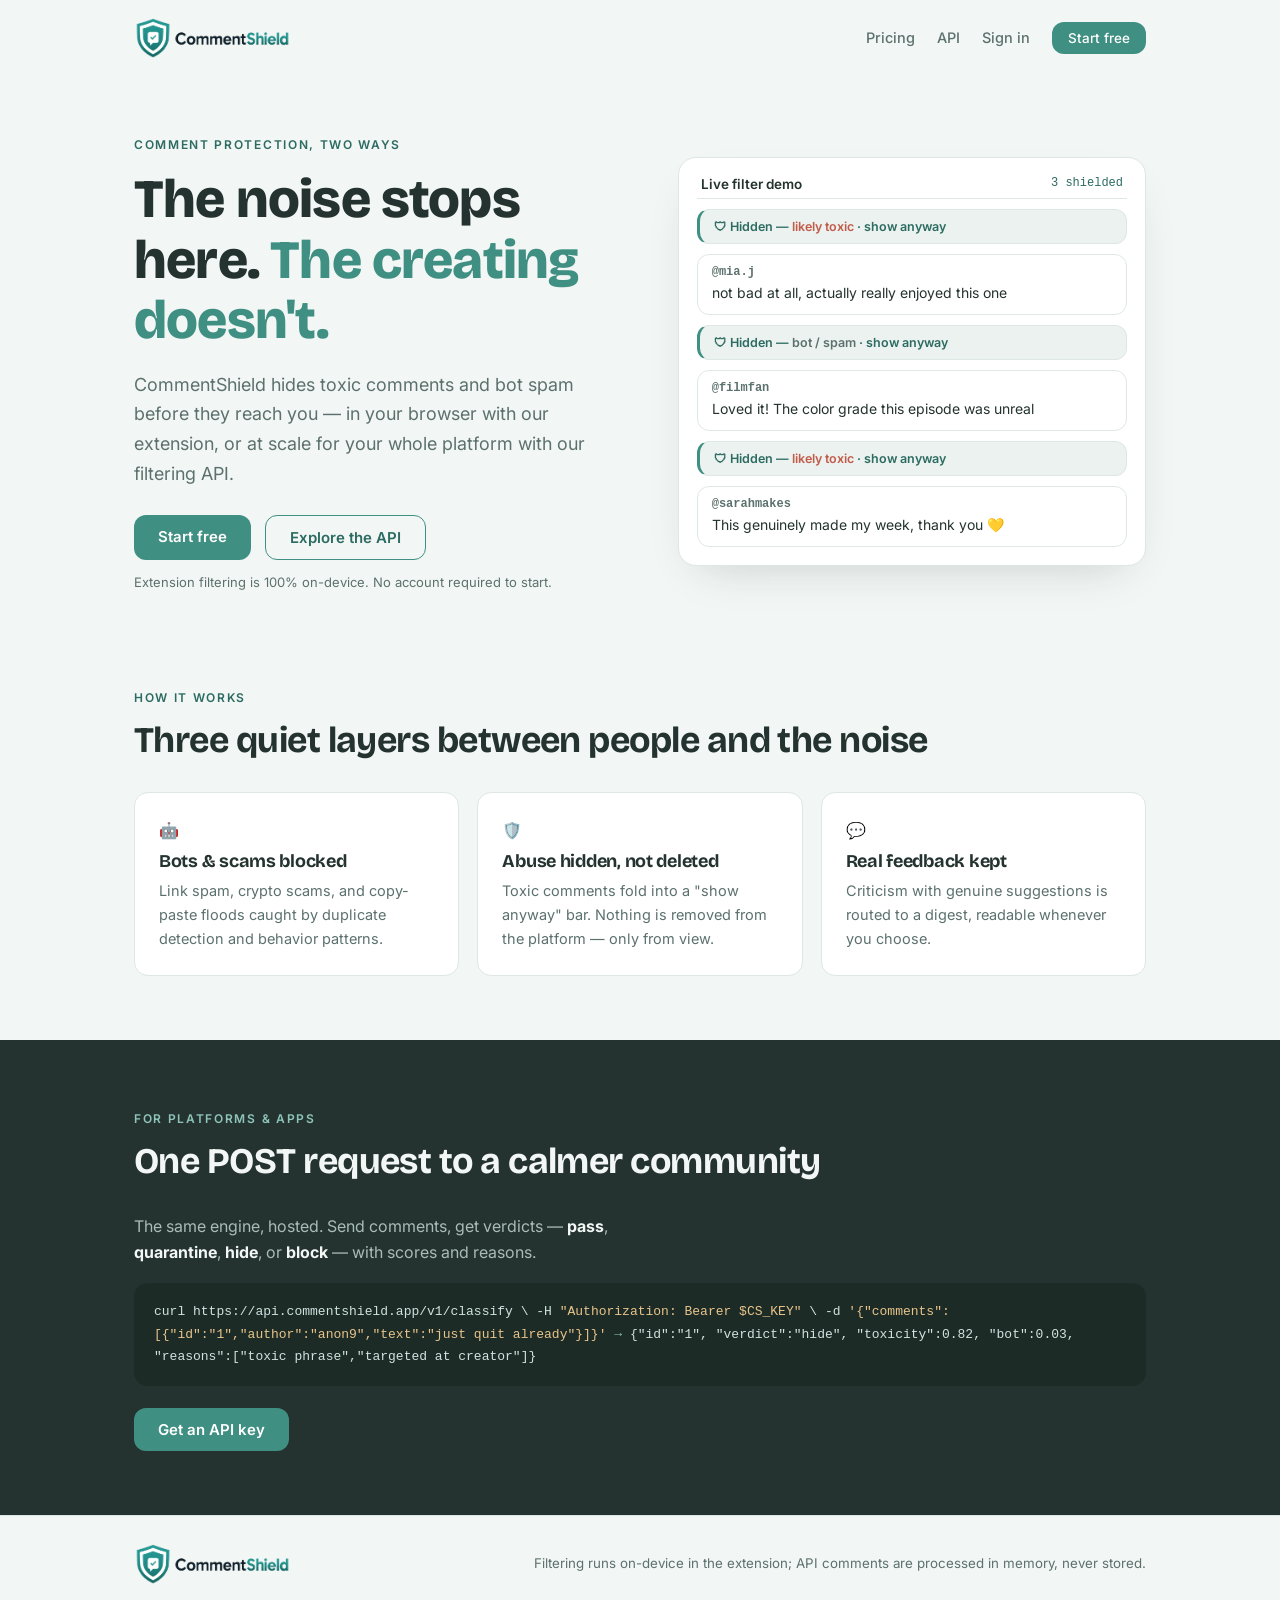
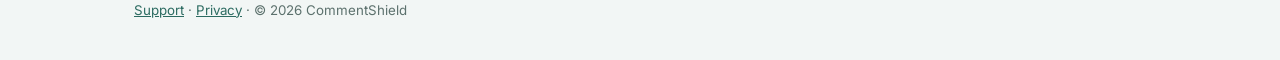
==== index.html @ b787f888 "Update index.html" ====
<!DOCTYPE html>
<html lang="en">
<head>
<meta charset="utf-8" />
<meta name="viewport" content="width=device-width, initial-scale=1" />
<title>CommentShield — Comment protection for creators &amp; platforms</title>
<meta name="description" content="Hide toxic comments and bot spam on-device, or filter at scale with the CommentShield API." />
<link rel="preconnect" href="https://fonts.googleapis.com" />
<link rel="preconnect" href="https://fonts.gstatic.com" crossorigin />
<link href="https://fonts.googleapis.com/css2?family=Bricolage+Grotesque:opsz,wght@12..96,400;12..96,600;12..96,800&family=Inter:wght@400;500;600&display=swap" rel="stylesheet" />
<link rel="icon" type="image/png" href="favicon.png" />
<link rel="stylesheet" href="style.css" />
</head>
<body>

<nav>
  <div class="wrap">
    <a class="logo" onclick="go('home')"><img src="commentshield-logo.png" alt="CommentShield"></a>
    <div class="links" id="navLinks"></div>
  </div>
</nav>

<!-- ==================== MARKETING ==================== -->
<div class="view active" id="view-home">
  <header class="hero">
    <div class="wrap">
      <div>
        <span class="eyebrow">Comment protection, two ways</span>
        <h1>The noise stops here. <em>The creating doesn't.</em></h1>
        <p class="lede">CommentShield hides toxic comments and bot spam before they reach
        you — in your browser with our extension, or at scale for your whole platform
        with our filtering API.</p>
        <div class="ctas">
          <a class="btn" onclick="go('signup')">Start free</a>
          <a class="btn ghost" onclick="go('api')">Explore the API</a>
        </div>
        <p class="sub">Extension filtering is 100% on-device. No account required to start.</p>
      </div>
      <div class="feed">
        <div class="feed-head">
          <span class="t">Live filter demo</span>
          <span class="count"><span id="shieldCount">0</span> shielded</span>
        </div>
        <div id="feedBody" style="display:flex;flex-direction:column;gap:10px;"></div>
      </div>
    </div>
  </header>

  <section>
    <div class="wrap">
      <span class="eyebrow">How it works</span>
      <h2 class="sec">Three quiet layers between people and the noise</h2>
      <div class="cols3">
        <div class="tile"><div>&#129302;</div><h3>Bots &amp; scams blocked</h3>
          <p>Link spam, crypto scams, and copy-paste floods caught by duplicate detection and behavior patterns.</p></div>
        <div class="tile"><div>&#128737;&#65039;</div><h3>Abuse hidden, not deleted</h3>
          <p>Toxic comments fold into a "show anyway" bar. Nothing is removed from the platform — only from view.</p></div>
        <div class="tile"><div>&#128172;</div><h3>Real feedback kept</h3>
          <p>Criticism with genuine suggestions is routed to a digest, readable whenever you choose.</p></div>
      </div>
    </div>
  </section>

  <section class="band-dark" id="apiBand">
    <div class="wrap">
      <span class="eyebrow">For platforms &amp; apps</span>
      <h2 class="sec">One POST request to a calmer community</h2>
      <p class="band-lede">The same engine, hosted. Send comments,
      get verdicts — <b>pass</b>, <b>quarantine</b>,
      <b>hide</b>, or <b>block</b> — with scores and reasons.</p>
      <div class="code">curl https://api.commentshield.app/v1/classify \
  -H <span class="s">"Authorization: Bearer $CS_KEY"</span> \
  -d <span class="s">'{"comments":[{"id":"1","author":"anon9","text":"just quit already"}]}'</span>

<span class="k">&rarr;</span> {"id":"1", "verdict":"hide", "toxicity":0.82, "bot":0.03,
   "reasons":["toxic phrase","targeted at creator"]}</div>
      <div style="margin-top:22px;"><a class="btn" onclick="go('signup')">Get an API key</a></div>
    </div>
  </section>
</div>

<!-- ==================== PRICING ==================== -->
<div class="view" id="view-pricing">
  <section>
    <div class="wrap">
      <span class="eyebrow">Pricing</span>
      <h2 class="sec">Protection is free. Scale is Studio.</h2>
      <div class="plans">
        <div class="plan">
          <h3>Free</h3><div class="amt">$0</div><div class="for">For every creator</div>
          <ul><li>Browser extension &mdash; YouTube &amp; X</li>
            <li>Toxic + bot filtering, on-device</li><li>Shield stats</li></ul>
          <a class="btn ghost" onclick="go('signup')">Start free</a>
        </div>
        <div class="plan hot">
          <h3>Pro</h3><div class="amt">$10<small>/mo</small></div><div class="for">For working creators</div>
          <ul><li>Everything in Free</li>
            <li><strong>Facebook &amp; LinkedIn filtering</strong></li>
            <li>Filter strength control</li><li>Feedback digest</li>
            <li>Reply Studio — drafts in your voice</li><li>Web dashboard</li></ul>
          <a class="btn" onclick="signupPlan('pro')">Start Pro</a>
        </div>
        <div class="plan">
          <h3>Studio</h3><div class="amt">$20<small>/mo</small></div><div class="for">For teams, apps &amp; platforms</div>
          <ul><li>Everything in Pro</li><li>Hosted filtering API — 100k comments/mo</li>
            <li>API keys &amp; usage dashboard</li><li>Multiple channels &amp; seats</li><li>Priority support</li></ul>
          <a class="btn ghost" onclick="signupPlan('studio')">Start Studio</a>
        </div>
      </div>
      <p class="note">Prices shown are launch placeholders — validate against comparable tools before going live.</p>
    </div>
  </section>
</div>

<!-- ==================== API DOCS-LITE ==================== -->
<div class="view" id="view-api">
  <section>
    <div class="wrap">
      <span class="eyebrow">API</span>
      <h2 class="sec">Classify comments with one endpoint</h2>
      <div class="panel"><h3>POST /v1/classify</h3>
        <p>Send up to 100 comments per request.
        Each returns a verdict (<code>pass</code>, <code>quarantine</code>, <code>hide</code>,
        <code>block</code>), a toxicity score, a bot score, and human-readable reasons.
        Batch duplicate detection runs across each request.</p>
        <div class="code">POST https://api.commentshield.app/v1/classify
Authorization: Bearer cs_live_...

{ "comments": [
    { "id": "1", "author": "sarah_k", "text": "This made my week!" },
    { "id": "2", "author": "promo88231", "text": "DM me for crypto" } ],
  "sensitivity": "standard" }</div>
      </div>
      <div class="panel"><h3>Verdict guarantees</h3>
        <p>Deterministic heuristics answer in
        &lt;20ms; borderline cases can escalate to an LLM pass. Comments are processed in
        memory and never stored. Get a key on the Studio plan.</p>
      </div>
      <a class="btn" onclick="signupPlan('studio')">Get an API key</a>
    </div>
  </section>
</div>

<!-- ==================== SUPPORT ==================== -->
<div class="view" id="view-support">
  <header class="page-head">
    <div class="wrap narrow">
      <span class="eyebrow">Support</span>
      <h1>Get help with CommentShield</h1>
      <p class="lede">Answers to common questions below. If yours isn't here, reach out directly &mdash;
      a real person reads every message.</p>
    </div>
  </header>

  <section class="tight">
    <div class="wrap narrow">

      <div class="contact">
        <div>
          <h3>Still stuck?</h3>
          <p>Email us and we'll get back to you, usually within a couple of business days.</p>
        </div>
        <a class="btn" href="mailto:support@example.com">support@example.com</a>
      </div>

      <h2 class="sec sm">Frequently asked</h2>
      <div class="faq">
        <details open>
          <summary>How do I turn filtering on or off?</summary>
          <div class="a">Click the shield icon in your Chrome toolbar and use the <code>Enabled</code> toggle at the top of the popup. Changes apply immediately, on every supported site. You can also switch individual sites on or off under <code>Run on</code>.</div>
        </details>
        <details>
          <summary>What do "Relaxed," "Standard," and "Strict" mean?</summary>
          <div class="a"><strong>Relaxed</strong> hides only clear abuse and obvious spam. <strong>Standard</strong> is the default balance. <strong>Strict</strong> hides most negativity. Strength control is a Pro feature.</div>
        </details>
        <details>
          <summary>Is any of my data sent to a server?</summary>
          <div class="a">No. Comment filtering runs entirely in your browser. The only network connection CommentShield makes is to ExtPay/Stripe, and only if you choose to subscribe to Pro. See the <a href="#privacy">privacy policy</a> for full details.</div>
        </details>
        <details>
          <summary>How do I upgrade to Pro, or cancel?</summary>
          <div class="a">Open the popup and select <code>Upgrade</code> to start checkout via ExtPay/Stripe. To cancel, use the manage-subscription link in your payment receipt email, or contact us and we'll point you to it.</div>
        </details>
        <details>
          <summary>A genuine comment got hidden. What do I do?</summary>
          <div class="a">Click <code>Show anyway</code> on the collapsed comment to read it &mdash; nothing is deleted, only collapsed. If it happens often, try lowering the strength to Relaxed in the popup (Pro), or let us know what got flagged so we can improve detection.</div>
        </details>
        <details>
          <summary>Which sites does CommentShield work on?</summary>
          <div class="a">YouTube and X (Twitter) on every plan, including Free. Facebook and LinkedIn are included with Pro. Each site has its own on/off switch under <code>Run on</code> in the popup, and filtering runs on-device on all of them.</div>
        </details>
      </div>

    </div>
  </section>
</div>

<!-- ==================== PRIVACY POLICY ==================== -->
<div class="view" id="view-privacy">
  <header class="page-head">
    <div class="wrap narrow">
      <span class="eyebrow">Legal</span>
      <h1>Privacy Policy for CommentShield</h1>
    </div>
  </header>

  <div class="doc">
    <div class="wrap narrow">

      <p class="updated">Last updated: September 11, 2026</p>

      <p>CommentShield ("the extension," "we," "us") is a browser extension that hides toxic comments
      and bot spam on YouTube, X (Twitter), Facebook and LinkedIn. This policy explains what data the
      extension does and does not collect, and how it is used.</p>

      <h2>Summary</h2>
      <p>CommentShield does all comment filtering locally, on your own device. We do not operate a
      server that receives your browsing activity, your comments, or the content of any page you
      visit. We do not sell, rent, or share personal data with third parties for advertising
      purposes.</p>

      <h2>What data is stored, and where</h2>
      <p>The extension uses Chrome's local <code>storage</code> permission to save the following
      information <strong>only on your own device</strong>:</p>
      <ul>
        <li>Your preferences (on/off toggle, which sites to run on, filter sensitivity, quarantine
        display setting)</li>
        <li>Local usage counters (number of comments hidden, blocked, or quarantined), used only to
        show you your own stats in the popup</li>
        <li>Your subscription status (free or Pro), cached so the extension knows which features to
        unlock</li>
      </ul>
      <p>None of this information leaves your device, is transmitted to us, or is accessible to any
      other website or extension.</p>

      <h2>What the extension can access, and why</h2>
      <ul>
        <li><strong>youtube.com</strong> &mdash; CommentShield's content script reads the comment threads
        under videos you visit, in your browser, in order to identify and hide toxic or spam
        comments. Available on all plans.</li>
        <li><strong>x.com and twitter.com</strong> &mdash; reads the replies and timeline posts on pages you
        visit, for the same purpose. Available on all plans.</li>
        <li><strong>facebook.com</strong> &mdash; reads the comments under posts you visit, for the same
        purpose. Used only on the Pro plan; on the Free plan the extension does not read or process
        anything on this site.</li>
        <li><strong>linkedin.com</strong> &mdash; reads the comments under posts you visit, for the same
        purpose. Used only on the Pro plan; on the Free plan the extension does not read or process
        anything on this site.</li>
        <li><strong>extensionpay.com</strong> &mdash; used only to check and manage your Pro subscription
        status, described below.</li>
      </ul>
      <p>On every site above, the analysis happens locally in your browser. Comment text, page
      content, and the addresses of pages you visit are never sent off your device. The extension
      reads only the comment areas of these sites, and only while you are on them.</p>

      <h2>Payments and subscriptions (Pro plan)</h2>
      <p>If you choose to purchase the optional Pro plan, payment processing is handled entirely by
      our payment provider, <a href="https://extensionpay.com" target="_blank" rel="noopener">ExtPay
      (extensionpay.com)</a>, which uses Stripe to process payments. We never see or store your
      payment card details.</p>
      <p>To manage your subscription, ExtPay collects the email address you provide at checkout and
      your payment status. That information is handled under ExtPay's and Stripe's own privacy
      policies:</p>
      <ul>
        <li><a href="https://extensionpay.com/privacy.html" target="_blank" rel="noopener">ExtPay Privacy Policy</a></li>
        <li><a href="https://stripe.com/privacy" target="_blank" rel="noopener">Stripe Privacy Policy</a></li>
      </ul>
      <p>CommentShield only receives a simple paid/unpaid status back from ExtPay so it knows whether
      to enable Pro features &mdash; it does not receive your email, card details, or any other checkout
      information.</p>

      <h2>What we don't do</h2>
      <ul>
        <li>We don't collect or transmit your browsing history.</li>
        <li>We don't collect or transmit the comments or videos you view.</li>
        <li>We don't use analytics, tracking pixels, or advertising SDKs.</li>
        <li>We don't sell or share personal data with third parties.</li>
        <li>We don't require you to create an account to use the free version.</li>
      </ul>

      <h2>Children's privacy</h2>
      <p>CommentShield is not directed at children and does not knowingly collect personal
      information from children.</p>

      <h2>Changes to this policy</h2>
      <p>If this policy changes, the "last updated" date above will be revised, and material changes
      will be reflected in the extension's Chrome Web Store listing.</p>

      <h2>Contact</h2>
      <p>Questions about this policy can be sent to: <code>[your support email here]</code></p>

    </div>
  </div>
</div>

<!-- ==================== AUTH ==================== -->
<div class="view" id="view-signup">
  <div class="auth">
    <h2>Create your account</h2>
    <p class="hint">Dashboard, Reply Studio, and API keys live behind this door.</p>
    <div class="demo-note">Demo site: any email and password works. No data leaves this page.</div>
    <div class="field"><label>Email</label><input id="suEmail" type="email" placeholder="you@channel.com" /></div>
    <div class="field"><label>Password</label><input id="suPass" type="password" placeholder="••••••••" /></div>
    <button class="btn" onclick="doSignup()">Create account</button>
    <p class="swap">Already have one? <a onclick="go('login')" style="cursor:pointer;">Sign in</a></p>
  </div>
</div>

<div class="view" id="view-login">
  <div class="auth">
    <h2>Welcome back</h2>
    <p class="hint">Sign in to your CommentShield dashboard.</p>
    <div class="demo-note">Demo site: any email and password works.</div>
    <div class="field"><label>Email</label><input id="liEmail" type="email" placeholder="you@channel.com" /></div>
    <div class="field"><label>Password</label><input id="liPass" type="password" placeholder="••••••••" /></div>
    <button class="btn" onclick="doLogin()">Sign in</button>
    <p class="swap">New here? <a onclick="go('signup')" style="cursor:pointer;">Create an account</a></p>
  </div>
</div>

<!-- ==================== APP ==================== -->
<div class="view" id="view-app">
  <div class="app">
    <div class="side">
      <a data-tab="overview" class="on" onclick="tab('overview')">Overview</a>
      <a data-tab="digest" onclick="tab('digest')">Feedback digest</a>
      <a data-tab="voice" onclick="tab('voice')">Reply Studio</a>
      <a data-tab="keys" onclick="tab('keys')">API keys</a>
      <a data-tab="billing" onclick="tab('billing')">Billing</a>
    </div>
    <div class="main">

      <div class="apptab" id="tab-overview">
        <h2>Overview</h2>
        <p class="sub">Last 7 days across your connected channels.</p>
        <div class="stat-row">
          <div class="stat"><div class="n" id="stTotal">2,418</div><div class="l">comments processed</div></div>
          <div class="stat"><div class="n" id="stHide">183</div><div class="l">toxic hidden</div></div>
          <div class="stat"><div class="n" id="stBot">312</div><div class="l">bots &amp; spam blocked</div></div>
          <div class="stat"><div class="n" id="stQuar">47</div><div class="l">feedback quarantined</div></div>
        </div>
        <div class="panel">
          <h3>Comments shielded per day</h3>
          <div class="bars" id="bars"></div>
          <div style="height:24px"></div>
        </div>
      </div>

      <div class="apptab" id="tab-digest" style="display:none;">
        <h2>Feedback digest</h2>
        <p class="sub">Critical but constructive — read when you're ready. Nothing here was shown in your feed.</p>
        <div id="digestList"></div>
      </div>

      <div class="apptab" id="tab-voice" style="display:none;">
        <h2>Reply Studio</h2>
        <p class="sub">Teach CommentShield your voice. Drafts are always shown for approval — never auto-posted.</p>
        <div class="panel">
          <div class="field"><label>Creator name</label><input id="vName" placeholder="e.g. Maya from MayaMakes" /></div>
          <div class="field"><label>Sample replies (one per line, 5–15 real ones)</label>
            <textarea id="vSamples" rows="6" placeholder="Haha thank you!! that take took 14 tries &#128557;&#10;Great catch — fixing in the next one &#128588;"></textarea></div>
          <div class="field"><label>Tone notes</label>
            <input id="vTone" placeholder="Never promise dates. Keep it under 2 sentences." /></div>
          <button class="btn sm" onclick="toastMsg('Voice profile saved for this session')">Save voice profile</button>
        </div>
      </div>

      <div class="apptab" id="tab-keys" style="display:none;">
        <h2>API keys</h2>
        <p class="sub">Authenticate requests to <code>api.commentshield.app/v1/classify</code>. Studio plan.</p>
        <div class="panel">
          <h3>Live key <span class="pill" id="keyPill">Studio</span></h3>
          <div class="keybox">
            <code id="apiKey">cs_live_9f27c1e8d4b06a53</code>
            <button class="btn sm ghost" onclick="copyKey()">Copy</button>
            <button class="btn sm ghost" onclick="rotateKey()">Rotate</button>
          </div>
          <p style="font-size:13px;color:var(--muted);margin-top:12px;">Usage this month: <b>18,204 / 100,000</b> comments</p>
        </div>
      </div>

      <div class="apptab" id="tab-billing" style="display:none;">
        <h2>Billing</h2>
        <p class="sub">Manage your plan.</p>
        <div class="panel">
          <h3>Current plan: <span id="planName">Pro</span> <span class="pill">active</span></h3>
          <p style="font-size:14px;color:var(--muted);margin-bottom:14px;" id="planDesc">$10/month · renews on the 1st</p>
          <button class="btn sm" onclick="setPlan('studio')">Upgrade to Studio</button>
          <button class="btn sm ghost" onclick="setPlan('pro')">Switch to Pro</button>
        </div>
      </div>

    </div>
  </div>
</div>

<footer>
  <div class="wrap">
    <a class="logo" onclick="go('home')"><img src="commentshield-logo.png" alt="CommentShield"></a>
    <small>Filtering runs on-device in the extension; API comments are processed in memory, never stored.</small>
    <small><a href="#support">Support</a> &middot; <a href="#privacy">Privacy</a> &middot; &copy; 2026 CommentShield</small>
  </div>
</footer>

<div class="toast" id="toast"></div>

<script>
/* ---------------- state (in-memory demo; a real deployment wires this to a backend) ---------------- */
const state = { user: null, plan: "pro" };

/* ---------------- routing ---------------- */
const VIEWS = ["home", "pricing", "api", "support", "privacy", "signup", "login", "app"];
const TITLES = {
  home: "CommentShield \u2014 Comment protection for creators & platforms",
  pricing: "Pricing \u2014 CommentShield",
  api: "API \u2014 CommentShield",
  support: "Support \u2014 CommentShield",
  privacy: "Privacy Policy \u2014 CommentShield",
  signup: "Create your account \u2014 CommentShield",
  login: "Sign in \u2014 CommentShield",
  app: "Dashboard \u2014 CommentShield"
};
function currentView() {
  const v = (location.hash || "").replace(/^#\/?/, "");
  return VIEWS.includes(v) ? v : "home";
}
function render(v) {
  VIEWS.forEach((x) => document.getElementById("view-" + x).classList.toggle("active", x === v));
  document.title = TITLES[v] || TITLES.home;
  renderNav();
  window.scrollTo(0, 0);
}
function go(v) {
  if (!VIEWS.includes(v)) v = "home";
  if (currentView() !== v) location.hash = v;   /* fires hashchange -> render */
  render(v);                                    /* render() is idempotent */
}
window.addEventListener("hashchange", () => render(currentView()));
function renderNav() {
  const n = document.getElementById("navLinks");
  n.innerHTML = "";
  const mk = (label, fn, cls) => {
    const a = document.createElement("a");
    a.textContent = label; a.className = cls || "mkt"; a.onclick = fn;
    n.appendChild(a); return a;
  };
  mk("Pricing", () => go("pricing"));
  mk("API", () => go("api"));
  if (state.user) {
    mk("Dashboard", () => go("app"));
    const b = mk("Sign out", doLogout, "btn sm"); b.style.color = "#fff";
  } else {
    mk("Sign in", () => go("login"));
    const b = mk("Start free", () => go("signup"), "btn sm"); b.style.color = "#fff";
  }
}

/* ---------------- auth (demo) ---------------- */
let pendingPlan = null;
function signupPlan(p) { pendingPlan = p; go("signup"); }
function doSignup() {
  const email = document.getElementById("suEmail").value.trim();
  if (!email) return toastMsg("Enter an email to continue");
  state.user = { email };
  if (pendingPlan) state.plan = pendingPlan;
  syncPlan(); go("app"); toastMsg("Welcome to CommentShield");
}
function doLogin() {
  const email = document.getElementById("liEmail").value.trim();
  if (!email) return toastMsg("Enter an email to continue");
  state.user = { email };
  syncPlan(); go("app"); toastMsg("Signed in");
}
function doLogout() { state.user = null; go("home"); }

/* ---------------- app ---------------- */
function tab(t) {
  document.querySelectorAll(".apptab").forEach((el) => (el.style.display = "none"));
  document.getElementById("tab-" + t).style.display = "block";
  document.querySelectorAll(".side a").forEach((a) => a.classList.toggle("on", a.dataset.tab === t));
}
function setPlan(p) { state.plan = p; syncPlan(); toastMsg("Plan updated: " + p[0].toUpperCase() + p.slice(1)); }
function syncPlan() {
  const name = state.plan === "studio" ? "Studio" : "Pro";
  document.getElementById("planName").textContent = name;
  document.getElementById("planDesc").textContent =
    state.plan === "studio" ? "$20/month · includes 100k API comments" : "$10/month · renews on the 1st";
  document.getElementById("keyPill").textContent = name;
}
function copyKey() {
  navigator.clipboard.writeText(document.getElementById("apiKey").textContent);
  toastMsg("API key copied");
}
function rotateKey() {
  const hex = Array.from(crypto.getRandomValues(new Uint8Array(8)))
    .map((b) => b.toString(16).padStart(2, "0")).join("");
  document.getElementById("apiKey").textContent = "cs_live_" + hex;
  toastMsg("Key rotated — update your integrations");
}
function toastMsg(m) {
  const t = document.getElementById("toast");
  t.textContent = m; t.classList.add("show");
  clearTimeout(t._h); t._h = setTimeout(() => t.classList.remove("show"), 2200);
}

/* bars chart */
const week = [212, 388, 305, 451, 290, 366, 406];
const days = ["Mon","Tue","Wed","Thu","Fri","Sat","Sun"];
const bars = document.getElementById("bars");
const mx = Math.max(...week);
week.forEach((v, i) => {
  const b = document.createElement("div"); b.className = "bar";
  const fill = document.createElement("i"); fill.style.height = Math.round((v / mx) * 100) + "%";
  const d = document.createElement("span"); d.className = "d"; d.textContent = days[i];
  b.append(fill, d); bars.appendChild(b);
});

/* digest demo items */
const DIGEST = [
  ["@filmfan", "Loved the concept but the audio was low in the middle — maybe consider a limiter next time?"],
  ["@editcritic", "Pacing dragged around 6:00 imo. I think tighter cuts would help, the rest was great."],
  ["@longtimeviewer", "Personally wish the intros were shorter, but I get why you do them. Feedback meant kindly!"]
];
const dl = document.getElementById("digestList");
DIGEST.forEach(([who, txt]) => {
  const q = document.createElement("div"); q.className = "qitem";
  const w = document.createElement("div"); w.className = "who"; w.textContent = who;
  const t = document.createElement("div"); t.textContent = txt;
  const acts = document.createElement("div"); acts.className = "acts";
  ["Mark read", "Move to feed", "Dismiss"].forEach((l) => {
    const s = document.createElement("span"); s.textContent = l;
    s.onclick = () => { q.remove(); toastMsg(l === "Dismiss" ? "Dismissed" : "Done"); };
    acts.appendChild(s);
  });
  q.append(w, t, acts); dl.appendChild(q);
});

/* ---------------- mini filtering engine + hero feed ---------------- */
const TOXIC = { "kill yourself":1,"kys":1,"hate you":.8,"worthless":.8,"pathetic":.7,"disgusting":.7,
  "die":.7,"idiot":.6,"stupid":.55,"dumb":.5,"moron":.6,"loser":.6,"ugly":.6,"talentless":.7,"fraud":.6,
  "cringe":.45,"trash":.5,"garbage":.5,"awful":.45,"terrible":.4,"worst":.45,"sucks":.45,"hate":.5,
  "give up":.5,"nobody likes":.8,"no one cares":.7,"shut up":.6,"annoying":.45,"quit":.35,
  "just quit":.6,"should quit":.6 };
const SPAM = ["dm me","promo","giveaway","free followers","make money","investment","crypto","forex",
  "telegram","whatsapp","click the link","link in bio","sub4sub","follow for follow","cash app",
  "check out my","i made $"];
const CONSTR = ["but","however","maybe","suggest","could","i think","imo","feedback","improve",
  "next time","consider","personally","wish","audio","editing","pacing"];
function classify(text) {
  const norm = text.toLowerCase().replace(/(.)\1{2,}/g,"$1$1").replace(/\s+/g," ").trim();
  let bot = 0, tox = 0, severe = false;
  if (/https?:\/\/|www\.|bit\.ly/.test(text)) bot += .45;
  const spamHits = SPAM.filter(p => norm.includes(p)).length;
  if (spamHits) bot += Math.min(.7, .28 * spamHits);
  const negated = new Set(); let m; const NEG = /\b(not|no|never|isn't|don't|didn't)\s+(\w+)/g;
  while ((m = NEG.exec(norm)) !== null) negated.add(m[2]);
  for (const [p, w] of Object.entries(TOXIC)) {
    if (norm.includes(p)) { if (negated.has(p) && w < .6) continue; tox += w; if (w >= .8) severe = true; }
  }
  const markers = CONSTR.filter(c => norm.includes(c)).length;
  const constrShape = markers >= 2 && norm.split(" ").length >= 8 && !severe;
  if (constrShape && tox > 0) tox *= .5;
  if (/\b(you|your|ur|u)\b/.test(norm) && tox > 0 && !constrShape) tox *= 1.4;
  const letters = (text.match(/[a-zA-Z]/g) || []).length, caps = (text.match(/[A-Z]/g) || []).length;
  if (letters > 10 && caps / letters > .7) tox += .2;
  tox = Math.min(tox / 1.5, 1); bot = Math.min(bot, 1);
  let verdict = "pass";
  if (bot >= .6) verdict = "block";
  else if (tox >= .55) verdict = "hide";
  else if (constrShape && tox > 0) verdict = "quarantine";
  return { verdict, bot, tox };
}
const STREAM = [
  ["@sarahmakes","This genuinely made my week, thank you \u{1F49B}"],
  ["@anon49321","you're a talentless fraud just quit already"],
  ["@filmfan","Loved it! The color grade this episode was unreal"],
  ["@crypto_max_88","I made $4k this week!! DM me on telegram \u{1F680}"],
  ["@mia.j","not bad at all, actually really enjoyed this one"],
  ["@rageacct","WORST GARBAGE I HAVE EVER SEEN, DELETE YOUR CHANNEL"],
  ["@editfan","tutorial for that 4:12 transition please!!"],
  ["@promobot_x","Free followers \u2192 click the link in bio"],
  ["@quietfan","been here since 1k subs. proud of you"],
  ["@hater200","nobody likes you, give up"]
];
const feedBody = document.getElementById("feedBody"), countEl = document.getElementById("shieldCount");
let idx = 0, shieldedN = 0;
function pushComment() {
  const [who, txt] = STREAM[idx % STREAM.length]; idx++;
  const { verdict } = classify(txt);
  const el = document.createElement("div");
  if (verdict === "hide" || verdict === "block") {
    shieldedN++; countEl.textContent = shieldedN;
    el.className = "cmt shielded";
    el.innerHTML = verdict === "hide"
      ? '\u{1F6E1} Hidden \u2014 <span class="tag">likely toxic</span> &middot; show anyway'
      : '\u{1F6E1} Hidden \u2014 <span class="tag bot">bot / spam</span> &middot; show anyway';
  } else {
    el.className = "cmt";
    el.innerHTML = '<div class="who"></div><div class="txt"></div>';
    el.querySelector(".who").textContent = who;
    el.querySelector(".txt").textContent = txt;
  }
  feedBody.prepend(el);
  while (feedBody.children.length > 6) feedBody.lastElementChild.remove();
}
for (let i = 0; i < 5; i++) pushComment();
if (!matchMedia("(prefers-reduced-motion: reduce)").matches) setInterval(pushComment, 2200);

render(currentView());
</script>
</body>
</html>
---- style.css ----
/* ============================================================
   CommentShield — site stylesheet
   Shared by index_6.html, support.html, and
   commentshield-privacy-policy.html
   ============================================================ */

/* ---------------- design tokens ---------------- */
:root {
  /* surfaces */
  --mist:#F2F6F5;
  --card:#FFF;
  --sea-tint:#E6EFED;
  --sea-pale:#ECF2F0;

  /* text */
  --ink:#24332F;
  --muted:#5C716D;

  /* brand */
  --sea:#3F8F82;
  --sea-deep:#2C6B61;
  --coral:#C25B4A;
  --line:#DDE7E5;

  /* dark band + code */
  --band-tile:#2E403B;
  --band-line:#3C4F4A;
  --band-text:#A9BCB8;
  --band-accent:#8FC4BB;
  --code-bg:#1D2B27;
  --code-ink:#CFE3DF;

  /* type */
  --display:"Bricolage Grotesque", Inter, system-ui, sans-serif;
  --body:Inter, system-ui, -apple-system, sans-serif;
  --mono:ui-monospace,"SF Mono",Menlo,monospace;

  /* shape */
  --r-sm:10px;
  --r:14px;
  --r-lg:18px;
  --shadow:0 18px 44px -24px rgba(36,51,47,.25);
}

/* ---------------- base ---------------- */
* { box-sizing:border-box; margin:0; }

body {
  font:16px/1.65 var(--body);
  color:var(--ink);
  background:var(--mist);
  -webkit-font-smoothing:antialiased;
}

h1, h2, h3 { font-family:var(--display); line-height:1.12; letter-spacing:-.015em; }
a { color:var(--sea-deep); }

:focus-visible { outline:2px solid var(--sea); outline-offset:2px; border-radius:4px; }

/* ---------------- layout ---------------- */
.wrap { max-width:1060px; margin:0 auto; padding:0 24px; }
.wrap.narrow { max-width:760px; }

section { padding:64px 0; }
section.tight { padding-top:8px; }

.view { display:none; }
.view.active { display:block; }

/* ---------------- buttons + bits ---------------- */
.btn {
  display:inline-block; padding:12px 24px; border-radius:12px; border:0;
  background:var(--sea); color:#fff; font:600 15px var(--body);
  text-decoration:none; cursor:pointer; transition:background .15s;
}
.btn:hover { background:var(--sea-deep); }
.btn.ghost { background:transparent; color:var(--sea-deep); border:1.5px solid var(--sea); }
.btn.ghost:hover { background:var(--sea-tint); }
.btn.sm { padding:8px 16px; font-size:13.5px; }

.eyebrow {
  font:600 12px/1 var(--body); letter-spacing:.14em;
  text-transform:uppercase; color:var(--sea-deep);
}

.pill {
  display:inline-block; font:600 11px var(--body); padding:3px 10px;
  border-radius:999px; background:var(--sea-tint); color:var(--sea-deep);
}

/* ---------------- nav ---------------- */
nav { padding:18px 0; }
nav .wrap { display:flex; align-items:center; justify-content:space-between; }

.logo {
  font:800 19px var(--display); text-decoration:none; color:var(--ink);
  cursor:pointer; display:inline-flex; align-items:center; gap:8px;
}
.logo img { height:40px; width:auto; display:block; }
.logo span { color:var(--sea); }

nav .links { display:flex; gap:22px; align-items:center; font-size:14.5px; }
nav .links a { text-decoration:none; color:var(--muted); font-weight:500; cursor:pointer; }
nav .links a:hover { color:var(--ink); }

/* ---------------- hero (home) ---------------- */
.hero { padding:54px 0 26px; }
.hero .wrap { display:grid; grid-template-columns:1.05fr 1fr; gap:52px; align-items:center; }
.hero h1 { font-size:clamp(36px,5vw,54px); font-weight:800; margin:14px 0 18px; }
.hero h1 em { font-style:normal; color:var(--sea); }
.hero p.lede { font-size:18px; color:var(--muted); max-width:46ch; margin-bottom:26px; }
.hero .ctas { display:flex; gap:14px; flex-wrap:wrap; }
.hero .sub { font-size:13px; color:var(--muted); margin-top:12px; }

/* ---------------- page head (interior pages) ---------------- */
.page-head { padding:44px 0 30px; }
.page-head h1 { font-size:clamp(30px,4.2vw,42px); font-weight:800; margin:12px 0 14px; }
.page-head .lede { font-size:17px; color:var(--muted); max-width:52ch; }

/* ---------------- live filter demo feed ---------------- */
.feed {
  background:var(--card); border:1px solid var(--line); border-radius:var(--r-lg);
  padding:18px; box-shadow:var(--shadow); min-height:380px;
  display:flex; flex-direction:column; gap:10px; overflow:hidden;
}
.feed-head { display:flex; justify-content:space-between; padding:0 4px 6px; border-bottom:1px solid var(--line); }
.feed-head .t { font:600 13.5px var(--body); }
.feed-head .count { font:500 12px var(--mono); color:var(--sea-deep); }

.cmt {
  border:1px solid var(--line); border-radius:12px; padding:10px 14px;
  background:#fff; animation:rise .45s ease both;
}
.cmt .who { font:600 12px var(--mono); color:var(--muted); margin-bottom:2px; }
.cmt .txt { font-size:14px; }
.cmt.shielded {
  background:var(--sea-pale); border-left:3px solid var(--sea); color:var(--sea-deep);
  font:600 12.5px var(--body); padding:9px 14px;
}
.cmt.shielded .tag { color:var(--coral); }
.cmt.shielded .tag.bot { color:var(--muted); }

@keyframes rise { from { opacity:0; transform:translateY(10px); } to { opacity:1; transform:none; } }
@media (prefers-reduced-motion:reduce) { .cmt { animation:none; } }

/* ---------------- sections + tiles ---------------- */
h2.sec { font-size:clamp(26px,3.4vw,36px); margin:12px 0 30px; }
h2.sec.sm { font-size:clamp(22px,2.6vw,27px); margin-bottom:20px; }

.band-dark { background:var(--ink); color:var(--mist); }
.band-dark .eyebrow { color:var(--band-accent); }
.band-dark h2 { color:var(--mist); }
.band-dark p.band-lede { color:var(--band-text); max-width:56ch; }
.band-dark p.band-lede b { color:var(--mist); }

.cols3 { display:grid; grid-template-columns:repeat(3,1fr); gap:18px; }
.tile { background:var(--card); border:1px solid var(--line); border-radius:var(--r); padding:24px; }
.tile h3 { font-size:18px; margin:8px 0; }
.tile p { font-size:14.5px; color:var(--muted); }
.band-dark .tile { background:var(--band-tile); border-color:var(--band-line); }
.band-dark .tile p { color:var(--band-text); }

.code {
  background:var(--code-bg); color:var(--code-ink); border-radius:var(--r);
  padding:18px 20px; overflow-x:auto; font:13px/1.7 var(--mono); margin-top:18px;
}
.code .k { color:var(--band-accent); }
.code .s { color:#E8C48A; }

/* ---------------- pricing ---------------- */
.plans { display:grid; grid-template-columns:repeat(3,1fr); gap:18px; }
.plan {
  background:var(--card); border:1px solid var(--line); border-radius:var(--r-lg);
  padding:26px; display:flex; flex-direction:column;
}
.plan.hot { border:2px solid var(--sea); position:relative; }
.plan.hot::before {
  content:"Most popular"; position:absolute; top:-11px; left:22px; background:var(--sea);
  color:#fff; font:600 11px var(--body); letter-spacing:.06em; padding:3px 10px; border-radius:999px;
}
.plan h3 { font-size:19px; }
.plan .amt { font:800 32px var(--display); margin:6px 0 0; }
.plan .amt small { font:500 13.5px var(--body); color:var(--muted); }
.plan .for { font-size:13px; color:var(--muted); margin-bottom:14px; }
.plan ul { list-style:none; padding:0; margin:0 0 22px; flex:1; }
.plan li { padding:6px 0 6px 24px; position:relative; font-size:14px; }
.plan li::before { content:"\2713"; position:absolute; left:0; color:var(--sea); font-weight:700; }

.note { font-size:13px; color:var(--muted); margin-top:18px; }

/* ---------------- auth ---------------- */
.auth {
  max-width:400px; margin:60px auto; background:var(--card);
  border:1px solid var(--line); border-radius:var(--r-lg); padding:32px;
}
.auth h2 { font-size:24px; margin-bottom:6px; }
.auth .hint { font-size:13.5px; color:var(--muted); margin-bottom:20px; }
.auth .btn { width:100%; text-align:center; margin-top:6px; }
.auth .swap { font-size:13.5px; color:var(--muted); text-align:center; margin-top:16px; }
.auth .swap a { cursor:pointer; }

.field { margin-bottom:14px; }
.field label { display:block; font:600 13px var(--body); margin-bottom:5px; }
.field input, .field textarea, .field select {
  width:100%; padding:10px 12px; border:1px solid var(--line);
  border-radius:var(--r-sm); font:inherit; color:var(--ink); background:#fff;
}
.field input:focus, .field textarea:focus { outline:2px solid var(--sea); }

.demo-note {
  font-size:12.5px; color:var(--sea-deep); background:var(--sea-tint);
  border-radius:8px; padding:8px 12px; margin-bottom:16px;
}

/* ---------------- app shell ---------------- */
/* 76px = nav height (40px logo + 18px padding top/bottom) */
.app { display:grid; grid-template-columns:220px 1fr; min-height:calc(100vh - 76px); }

.side { border-right:1px solid var(--line); padding:22px 14px; background:var(--sea-pale); }
.side a {
  display:block; padding:9px 12px; border-radius:var(--r-sm); text-decoration:none;
  color:var(--muted); font:500 14px var(--body); cursor:pointer; margin-bottom:2px;
}
.side a.on { background:var(--card); color:var(--ink); font-weight:600; box-shadow:0 1px 3px rgba(36,51,47,.08); }
.side a:hover { color:var(--ink); }

.main { padding:30px 34px; }
.main h2 { font-size:24px; margin-bottom:4px; }
.main .sub { color:var(--muted); font-size:14px; margin-bottom:24px; }

.stat-row { display:grid; grid-template-columns:repeat(4,1fr); gap:14px; margin-bottom:26px; }
.stat { background:var(--card); border:1px solid var(--line); border-radius:var(--r); padding:16px 18px; }
.stat .n { font:800 28px var(--display); color:var(--sea-deep); }
.stat .l { font-size:12.5px; color:var(--muted); }

.panel { background:var(--card); border:1px solid var(--line); border-radius:var(--r); padding:22px; margin-bottom:18px; }
.panel h3 { font-size:16px; margin-bottom:12px; }
.panel p { font-size:14.5px; color:var(--muted); }

/* bars stretch to full track height; .bar i is the percentage fill */
.bars { display:flex; align-items:stretch; gap:10px; height:130px; }
.bar { flex:1; background:#D7E5E2; border-radius:6px 6px 0 0; position:relative; }
.bar i { position:absolute; bottom:0; left:0; right:0; background:var(--sea); border-radius:6px 6px 0 0; }
.bar .d { position:absolute; bottom:-20px; width:100%; text-align:center; font:500 11px var(--mono); color:var(--muted); }

.qitem { border:1px solid var(--line); border-radius:12px; padding:12px 14px; margin-bottom:10px; font-size:14px; }
.qitem .who { font:600 12px var(--mono); color:var(--muted); }
.qitem .acts { display:flex; gap:14px; margin-top:8px; font:600 12.5px var(--body); color:var(--sea-deep); }
.qitem .acts span { cursor:pointer; }

.keybox { display:flex; gap:10px; align-items:center; }
.keybox code {
  background:var(--sea-pale); border:1px solid var(--line); border-radius:8px;
  padding:8px 12px; font:13px var(--mono); flex:1;
}

.toast {
  position:fixed; bottom:22px; left:50%; transform:translateX(-50%);
  background:var(--ink); color:var(--mist); padding:10px 18px; border-radius:var(--r-sm);
  font:500 13.5px var(--body); opacity:0; transition:opacity .25s; pointer-events:none;
}
.toast.show { opacity:1; }

/* ---------------- support page ---------------- */
.contact {
  background:var(--card); border:1px solid var(--line); border-radius:var(--r-lg);
  padding:22px 24px; display:flex; justify-content:space-between; align-items:center;
  flex-wrap:wrap; gap:16px; margin-bottom:44px;
}
.contact h3 { font-size:17px; margin-bottom:4px; }
.contact p { color:var(--muted); font-size:14px; }

.faq { display:flex; flex-direction:column; gap:10px; }
.faq details {
  background:var(--card); border:1px solid var(--line);
  border-radius:12px; padding:0 18px;
}
.faq details[open] { border-color:#C8DBD7; }
.faq summary {
  list-style:none; cursor:pointer; padding:16px 0;
  font:600 15.5px var(--body);
  display:flex; align-items:center; justify-content:space-between; gap:16px;
}
.faq summary::-webkit-details-marker { display:none; }
.faq summary::after {
  content:"+"; font:400 20px var(--mono); color:var(--sea); flex:none; line-height:1;
}
.faq details[open] summary::after { content:"\2013"; }
.faq .a {
  padding:14px 0 18px; color:var(--muted); font-size:14.5px;
  border-top:1px solid var(--line);
}
.faq .a code, .doc code {
  background:var(--sea-pale); border:1px solid var(--line); border-radius:5px;
  padding:2px 6px; font:0.88em var(--mono);
}

/* ---------------- prose / legal doc ---------------- */
.doc { padding:8px 0 56px; }
.doc h1 { font-size:clamp(28px,4vw,38px); font-weight:800; margin-bottom:6px; }
.doc .updated { color:var(--muted); font-size:14px; margin-bottom:36px; }
.doc h2 {
  font-size:19px; margin:36px 0 12px; padding-bottom:8px;
  border-bottom:1px solid var(--line);
}
.doc p { margin-bottom:14px; color:var(--ink); }
.doc ul { padding-left:22px; margin-bottom:16px; }
.doc li { margin-bottom:8px; }
.doc a { color:var(--sea-deep); }

/* ---------------- footer ---------------- */
footer { border-top:1px solid var(--line); padding:28px 0 38px; }
footer .wrap { display:flex; justify-content:space-between; align-items:center; gap:16px; flex-wrap:wrap; }
footer small { color:var(--muted); }

/* ---------------- responsive ---------------- */
@media (max-width:860px) {
  .hero .wrap { grid-template-columns:1fr; gap:30px; }
  .cols3, .plans, .stat-row { grid-template-columns:1fr; }
  .app { grid-template-columns:1fr; }
  .side { display:flex; overflow-x:auto; border-right:0; border-bottom:1px solid var(--line); }
  nav .links a.mkt { display:none; }
}

@media (max-width:640px) {
  section { padding:44px 0; }
  .contact { flex-direction:column; align-items:flex-start; }
  nav .links { gap:16px; }
  footer .wrap { flex-direction:column; align-items:flex-start; }
}
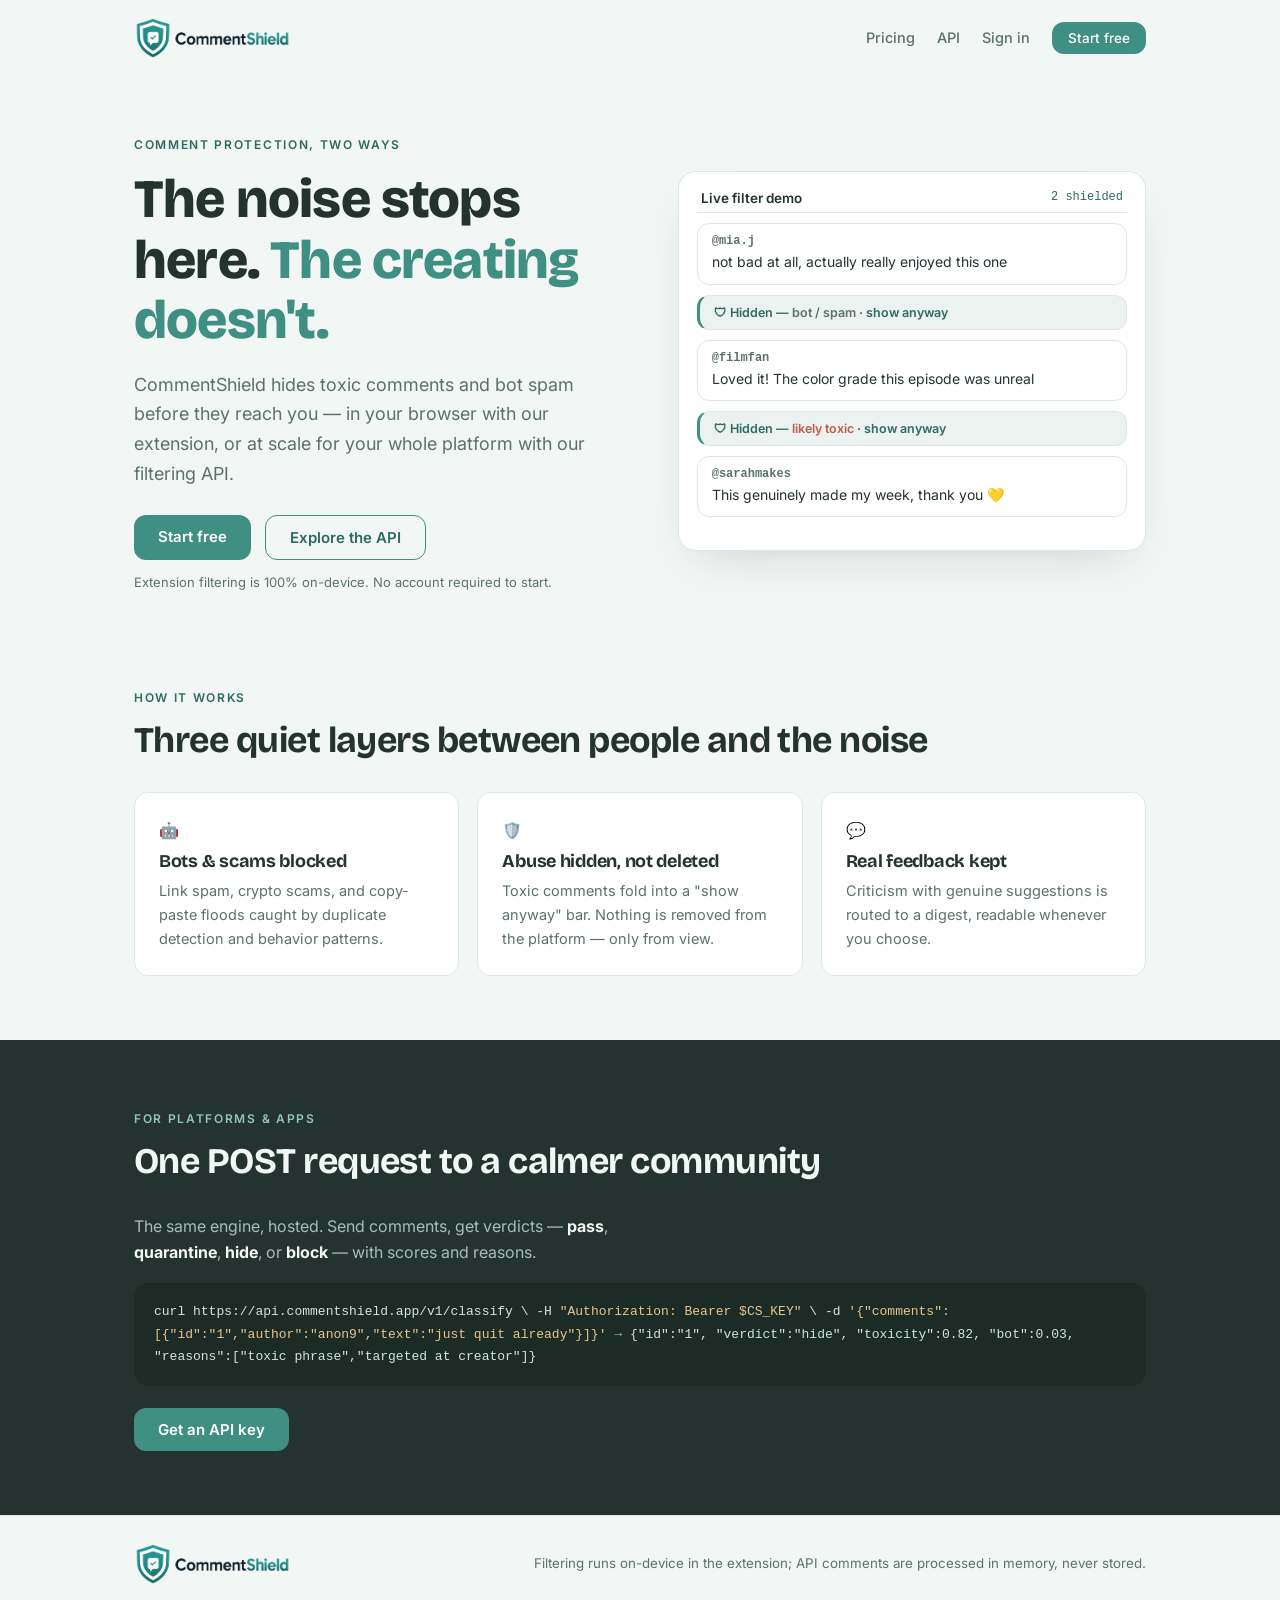
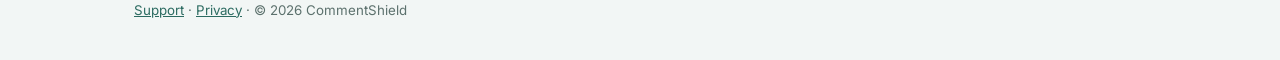
==== commit 92c062f8: "Update index.html" ====
--- a/index.html
+++ b/index.html
@@ -8,6 +8,7 @@
 <link rel="preconnect" href="https://fonts.googleapis.com" />
 <link rel="preconnect" href="https://fonts.gstatic.com" crossorigin />
 <link href="https://fonts.googleapis.com/css2?family=Bricolage+Grotesque:opsz,wght@12..96,400;12..96,600;12..96,800&family=Inter:wght@400;500;600&display=swap" rel="stylesheet" />
+<script async src="https://js.stripe.com/v3/buy-button.js"></script>
 <link rel="icon" type="image/png" href="favicon.png" />
 <link rel="stylesheet" href="style.css" />
 </head>
@@ -98,13 +99,19 @@
             <li><strong>Facebook &amp; LinkedIn filtering</strong></li>
             <li>Filter strength control</li><li>Feedback digest</li>
             <li>Reply Studio — drafts in your voice</li><li>Web dashboard</li></ul>
-          <a class="btn" onclick="signupPlan('pro')">Start Pro</a>
+          <stripe-buy-button
+            buy-button-id="buy_btn_1UGQgnIUlC6g6KmvyguazjyX"
+            publishable-key="pk_live_51TwmdwIUlC6g6KmvwsFPBO3y9dOJhM4Obbdy5tyQD69RKOh6pcpaGNwPaoyLZpFEKZcBcsCc7tEyevi8BCbBDzpW00PZ5oDzBt">
+          </stripe-buy-button>
         </div>
         <div class="plan">
           <h3>Studio</h3><div class="amt">$20<small>/mo</small></div><div class="for">For teams, apps &amp; platforms</div>
           <ul><li>Everything in Pro</li><li>Hosted filtering API — 100k comments/mo</li>
             <li>API keys &amp; usage dashboard</li><li>Multiple channels &amp; seats</li><li>Priority support</li></ul>
-          <a class="btn ghost" onclick="signupPlan('studio')">Start Studio</a>
+          <stripe-buy-button
+            buy-button-id="buy_btn_1UGQeTIUlC6g6KmvW6qUxCo1"
+            publishable-key="pk_live_51TwmdwIUlC6g6KmvwsFPBO3y9dOJhM4Obbdy5tyQD69RKOh6pcpaGNwPaoyLZpFEKZcBcsCc7tEyevi8BCbBDzpW00PZ5oDzBt">
+          </stripe-buy-button>
         </div>
       </div>
       <p class="note">Prices shown are launch placeholders — validate against comparable tools before going live.</p>
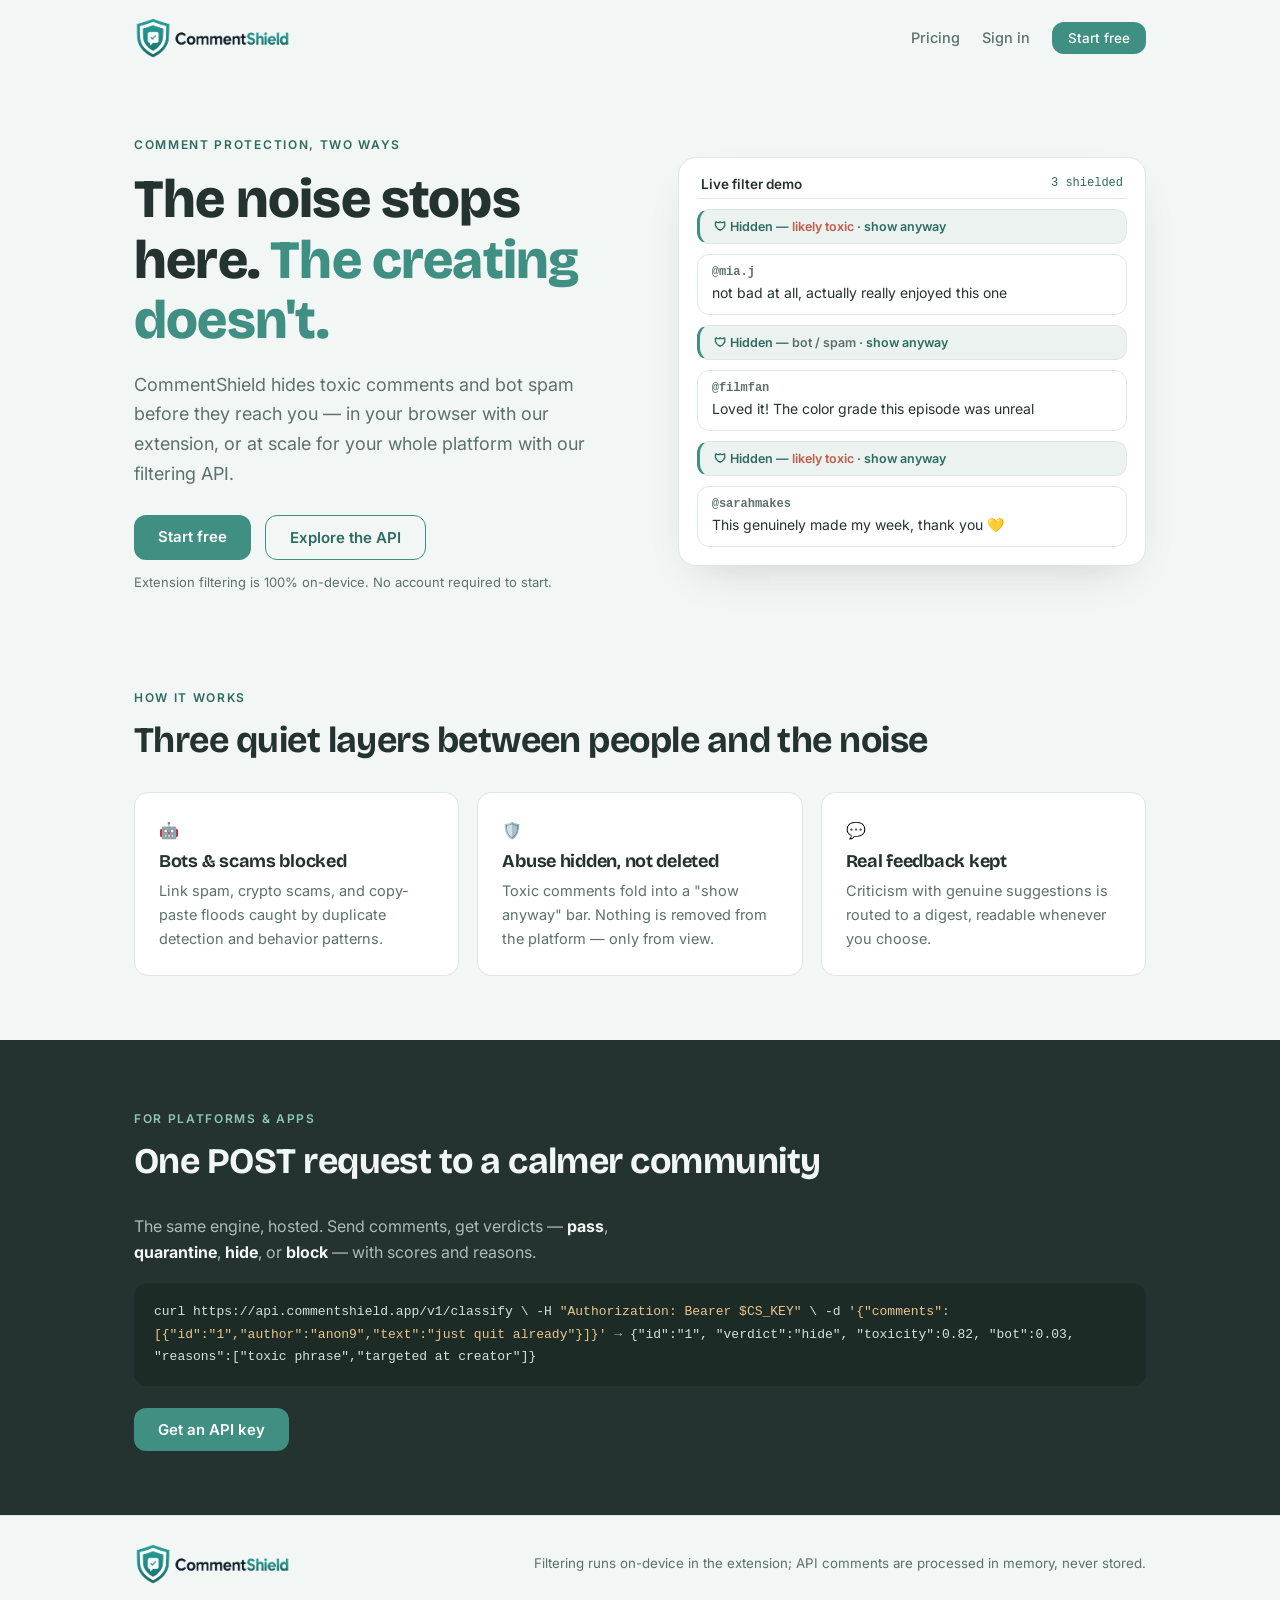
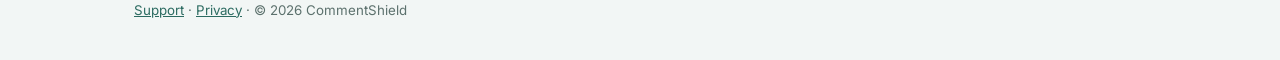
==== commit 35fa51da: "remove api from menu" ====
--- a/index.html
+++ b/index.html
@@ -8,8 +8,8 @@
 <link rel="preconnect" href="https://fonts.googleapis.com" />
 <link rel="preconnect" href="https://fonts.gstatic.com" crossorigin />
 <link href="https://fonts.googleapis.com/css2?family=Bricolage+Grotesque:opsz,wght@12..96,400;12..96,600;12..96,800&family=Inter:wght@400;500;600&display=swap" rel="stylesheet" />
+<link rel="icon" type="image/png" href="favicon.png" />
 <script async src="https://js.stripe.com/v3/buy-button.js"></script>
-<link rel="icon" type="image/png" href="favicon.png" />
 <link rel="stylesheet" href="style.css" />
 </head>
 <body>
@@ -87,31 +87,27 @@
       <span class="eyebrow">Pricing</span>
       <h2 class="sec">Protection is free. Scale is Studio.</h2>
       <div class="plans">
-        <div class="plan">
-          <h3>Free</h3><div class="amt">$0</div><div class="for">For every creator</div>
-          <ul><li>Browser extension &mdash; YouTube &amp; X</li>
-            <li>Toxic + bot filtering, on-device</li><li>Shield stats</li></ul>
-          <a class="btn ghost" onclick="go('signup')">Start free</a>
-        </div>
         <div class="plan hot">
           <h3>Pro</h3><div class="amt">$10<small>/mo</small></div><div class="for">For working creators</div>
           <ul><li>Everything in Free</li>
             <li><strong>Facebook &amp; LinkedIn filtering</strong></li>
             <li>Filter strength control</li><li>Feedback digest</li>
             <li>Reply Studio — drafts in your voice</li><li>Web dashboard</li></ul>
-          <stripe-buy-button
-            buy-button-id="buy_btn_1UGQgnIUlC6g6KmvyguazjyX"
-            publishable-key="pk_live_51TwmdwIUlC6g6KmvwsFPBO3y9dOJhM4Obbdy5tyQD69RKOh6pcpaGNwPaoyLZpFEKZcBcsCc7tEyevi8BCbBDzpW00PZ5oDzBt">
-          </stripe-buy-button>
+          <!-- Filled by initCheckout(): the Stripe Buy Button when the visitor
+               arrived from the extension's upgrade button, otherwise this hint. -->
+          <div class="buy" id="proBuy">
+            <p class="buy-hint">To subscribe, click <strong>Upgrade to Pro</strong> in the CommentShield
+            toolbar popup. That links checkout to your browser, so Pro unlocks on its own once you pay.</p>
+          </div>
         </div>
         <div class="plan">
           <h3>Studio</h3><div class="amt">$20<small>/mo</small></div><div class="for">For teams, apps &amp; platforms</div>
           <ul><li>Everything in Pro</li><li>Hosted filtering API — 100k comments/mo</li>
             <li>API keys &amp; usage dashboard</li><li>Multiple channels &amp; seats</li><li>Priority support</li></ul>
-          <stripe-buy-button
-            buy-button-id="buy_btn_1UGQeTIUlC6g6KmvW6qUxCo1"
-            publishable-key="pk_live_51TwmdwIUlC6g6KmvwsFPBO3y9dOJhM4Obbdy5tyQD69RKOh6pcpaGNwPaoyLZpFEKZcBcsCc7tEyevi8BCbBDzpW00PZ5oDzBt">
-          </stripe-buy-button>
+          <div class="buy" id="studioBuy">
+            <p class="buy-hint">To subscribe, click the upgrade button in the CommentShield toolbar
+            popup. That links checkout to your browser, so Studio unlocks on its own once you pay.</p>
+          </div>
         </div>
       </div>
       <p class="note">Prices shown are launch placeholders — validate against comparable tools before going live.</p>
@@ -182,11 +178,11 @@
         </details>
         <details>
           <summary>Is any of my data sent to a server?</summary>
-          <div class="a">No. Comment filtering runs entirely in your browser. The only network connection CommentShield makes is to ExtPay/Stripe, and only if you choose to subscribe to Pro. See the <a href="#privacy">privacy policy</a> for full details.</div>
+          <div class="a">No comments, browsing activity, or page content. Filtering runs entirely in your browser. The only network request the extension makes is a Pro license check, which sends a random install ID (not tied to you) and gets back paid or unpaid. Checkout itself happens with Stripe on our website. See the <a href="#privacy">privacy policy</a> for full details.</div>
         </details>
         <details>
           <summary>How do I upgrade to Pro, or cancel?</summary>
-          <div class="a">Open the popup and select <code>Upgrade</code> to start checkout via ExtPay/Stripe. To cancel, use the manage-subscription link in your payment receipt email, or contact us and we'll point you to it.</div>
+          <div class="a">Open the popup and click <code>Upgrade to Pro</code>. It opens our pricing page linked to your browser; subscribe there through Stripe, and Pro unlocks in the extension on its own, usually within a minute or two. To cancel, use the link in your Stripe receipt email, or contact us and we'll help.</div>
         </details>
         <details>
           <summary>A genuine comment got hidden. What do I do?</summary>
@@ -214,7 +210,7 @@
   <div class="doc">
     <div class="wrap narrow">
 
-      <p class="updated">Last updated: September 11, 2026</p>
+      <p class="updated">Last updated: September 16, 2026</p>
 
       <p>CommentShield ("the extension," "we," "us") is a browser extension that hides toxic comments
       and bot spam on YouTube, X (Twitter), Facebook and LinkedIn. This policy explains what data the
@@ -234,11 +230,15 @@
         display setting)</li>
         <li>Local usage counters (number of comments hidden, blocked, or quarantined), used only to
         show you your own stats in the popup</li>
-        <li>Your subscription status (free or Pro), cached so the extension knows which features to
+        <li>Your subscription status (Free, Pro, or Studio), cached so the extension knows which features to
         unlock</li>
+        <li>A random install ID, generated when the extension is installed. It is not derived from
+        your name, email, account, or device, and is used only to match a Pro or Studio purchase to this copy
+        of the extension (see below)</li>
       </ul>
       <p>None of this information leaves your device, is transmitted to us, or is accessible to any
-      other website or extension.</p>
+      other website or extension &mdash; with one exception: the install ID, which is sent as
+      described under "Payments and subscriptions" when you choose to upgrade or have upgraded.</p>
 
       <h2>What the extension can access, and why</h2>
       <ul>
@@ -253,28 +253,29 @@
         <li><strong>linkedin.com</strong> &mdash; reads the comments under posts you visit, for the same
         purpose. Used only on the Pro plan; on the Free plan the extension does not read or process
         anything on this site.</li>
-        <li><strong>extensionpay.com</strong> &mdash; used only to check and manage your Pro subscription
-        status, described below.</li>
       </ul>
+      <p>Separately from the sites above, the extension contacts our license server only to ask
+      whether this install has a paid plan, as described under "Payments and subscriptions."</p>
       <p>On every site above, the analysis happens locally in your browser. Comment text, page
       content, and the addresses of pages you visit are never sent off your device. The extension
       reads only the comment areas of these sites, and only while you are on them.</p>
 
-      <h2>Payments and subscriptions (Pro plan)</h2>
-      <p>If you choose to purchase the optional Pro plan, payment processing is handled entirely by
-      our payment provider, <a href="https://extensionpay.com" target="_blank" rel="noopener">ExtPay
-      (extensionpay.com)</a>, which uses Stripe to process payments. We never see or store your
-      payment card details.</p>
-      <p>To manage your subscription, ExtPay collects the email address you provide at checkout and
-      your payment status. That information is handled under ExtPay's and Stripe's own privacy
-      policies:</p>
+      <h2>Payments and subscriptions (Pro and Studio plans)</h2>
+      <p>If you choose to purchase the optional Pro or Studio plan, checkout is handled entirely by
+      <a href="https://stripe.com" target="_blank" rel="noopener">Stripe</a> on our website. We never
+      see or store your payment card details. Stripe collects the email address and payment details
+      you provide at checkout under its own
+      <a href="https://stripe.com/privacy" target="_blank" rel="noopener">privacy policy</a>.</p>
+      <p>To unlock your plan automatically, the extension works with a small license server we operate:</p>
       <ul>
-        <li><a href="https://extensionpay.com/privacy.html" target="_blank" rel="noopener">ExtPay Privacy Policy</a></li>
-        <li><a href="https://stripe.com/privacy" target="_blank" rel="noopener">Stripe Privacy Policy</a></li>
+        <li>When you click the upgrade button, the extension opens our pricing page with its
+        random install ID, which is passed to Stripe as a reference on your checkout.</li>
+        <li>When the payment completes, Stripe notifies our license server, which records that install
+        ID as paid, which plan (Pro or Studio) was purchased, and Stripe's subscription and customer identifiers so it can react to renewals
+        and cancellations. It does not receive or store your card details.</li>
+        <li>The extension periodically sends its install ID to the license server and receives back only
+        a paid/unpaid answer and the plan name. No comments, browsing activity, or page content are ever included.</li>
       </ul>
-      <p>CommentShield only receives a simple paid/unpaid status back from ExtPay so it knows whether
-      to enable Pro features &mdash; it does not receive your email, card details, or any other checkout
-      information.</p>
 
       <h2>What we don't do</h2>
       <ul>
@@ -452,7 +453,6 @@
     n.appendChild(a); return a;
   };
   mk("Pricing", () => go("pricing"));
-  mk("API", () => go("api"));
   if (state.user) {
     mk("Dashboard", () => go("app"));
     const b = mk("Sign out", doLogout, "btn sm"); b.style.color = "#fff";
@@ -613,6 +613,57 @@
 for (let i = 0; i < 5; i++) pushComment();
 if (!matchMedia("(prefers-reduced-motion: reduce)").matches) setInterval(pushComment, 2200);
 
+/* ---------------- Pro & Studio checkout (Stripe Buy Buttons) ----------------
+   The extension opens this page as ?cs_install=<uuid>#pricing. That ID goes to
+   Stripe as client-reference-id; the license server's webhook records it, and
+   the extension unlocks the plan when the server reports it paid. Which plan
+   was bought is read from Stripe's own product data, never from this page.
+   Without an ID a payment couldn't be matched to anyone's browser, so the
+   buttons are only shown when one is present. The publishable key is designed
+   to be public. */
+const CHECKOUT_BUTTONS = [
+  { slot: "proBuy",    buyButtonId: "buy_btn_1UGQgnIUlC6g6KmvyguazjyX" },
+  { slot: "studioBuy", buyButtonId: "buy_btn_1UGRQiIUlC6g6KmvnmzJUI9c" }
+];
+const STRIPE_PUBLISHABLE_KEY =
+  "pk_live_51TwmdwIUlC6g6KmvwsFPBO3y9dOJhM4Obbdy5tyQD69RKOh6pcpaGNwPaoyLZpFEKZcBcsCc7tEyevi8BCbBDzpW00PZ5oDzBt";
+const INSTALL_RE = /^[0-9a-f]{8}-[0-9a-f]{4}-[0-9a-f]{4}-[0-9a-f]{4}-[0-9a-f]{12}$/;
+
+function initCheckout() {
+  const params = new URLSearchParams(location.search);
+  let id = (params.get("cs_install") || "").toLowerCase();
+
+  if (params.has("cs_install")) {
+    // Strip it from the address bar so it isn't copied into shared links.
+    params.delete("cs_install");
+    const qs = params.toString();
+    history.replaceState(null, "", location.pathname + (qs ? "?" + qs : "") + location.hash);
+  }
+
+  try {
+    if (INSTALL_RE.test(id)) sessionStorage.setItem("csInstall", id);
+    else id = sessionStorage.getItem("csInstall") || "";
+  } catch (e) { /* storage blocked: only this page view gets the button */ }
+
+  if (!INSTALL_RE.test(id)) return; // leave the "use the toolbar popup" hints
+
+  for (const { slot, buyButtonId } of CHECKOUT_BUTTONS) {
+    const btn = document.createElement("stripe-buy-button");
+    btn.setAttribute("buy-button-id", buyButtonId);
+    btn.setAttribute("publishable-key", STRIPE_PUBLISHABLE_KEY);
+    btn.setAttribute("client-reference-id", id);
+    document.getElementById(slot).replaceChildren(btn);
+  }
+
+  if (!document.querySelector('script[src="https://js.stripe.com/v3/buy-button.js"]')) {
+    const s = document.createElement("script");
+    s.async = true;
+    s.src = "https://js.stripe.com/v3/buy-button.js";
+    document.head.appendChild(s);
+  }
+}
+initCheckout();
+
 render(currentView());
 </script>
 </body>
--- a/style.css
+++ b/style.css
@@ -179,6 +179,9 @@
   color:#fff; font:600 11px var(--body); letter-spacing:.06em; padding:3px 10px; border-radius:999px;
 }
 .plan h3 { font-size:19px; }
+.plan .buy { min-height:46px; }
+.plan .buy-hint { font-size:13px; line-height:1.5; color:var(--muted); margin:0;
+  padding:10px 12px; border:1px dashed var(--line); border-radius:10px; }
 .plan .amt { font:800 32px var(--display); margin:6px 0 0; }
 .plan .amt small { font:500 13.5px var(--body); color:var(--muted); }
 .plan .for { font-size:13px; color:var(--muted); margin-bottom:14px; }
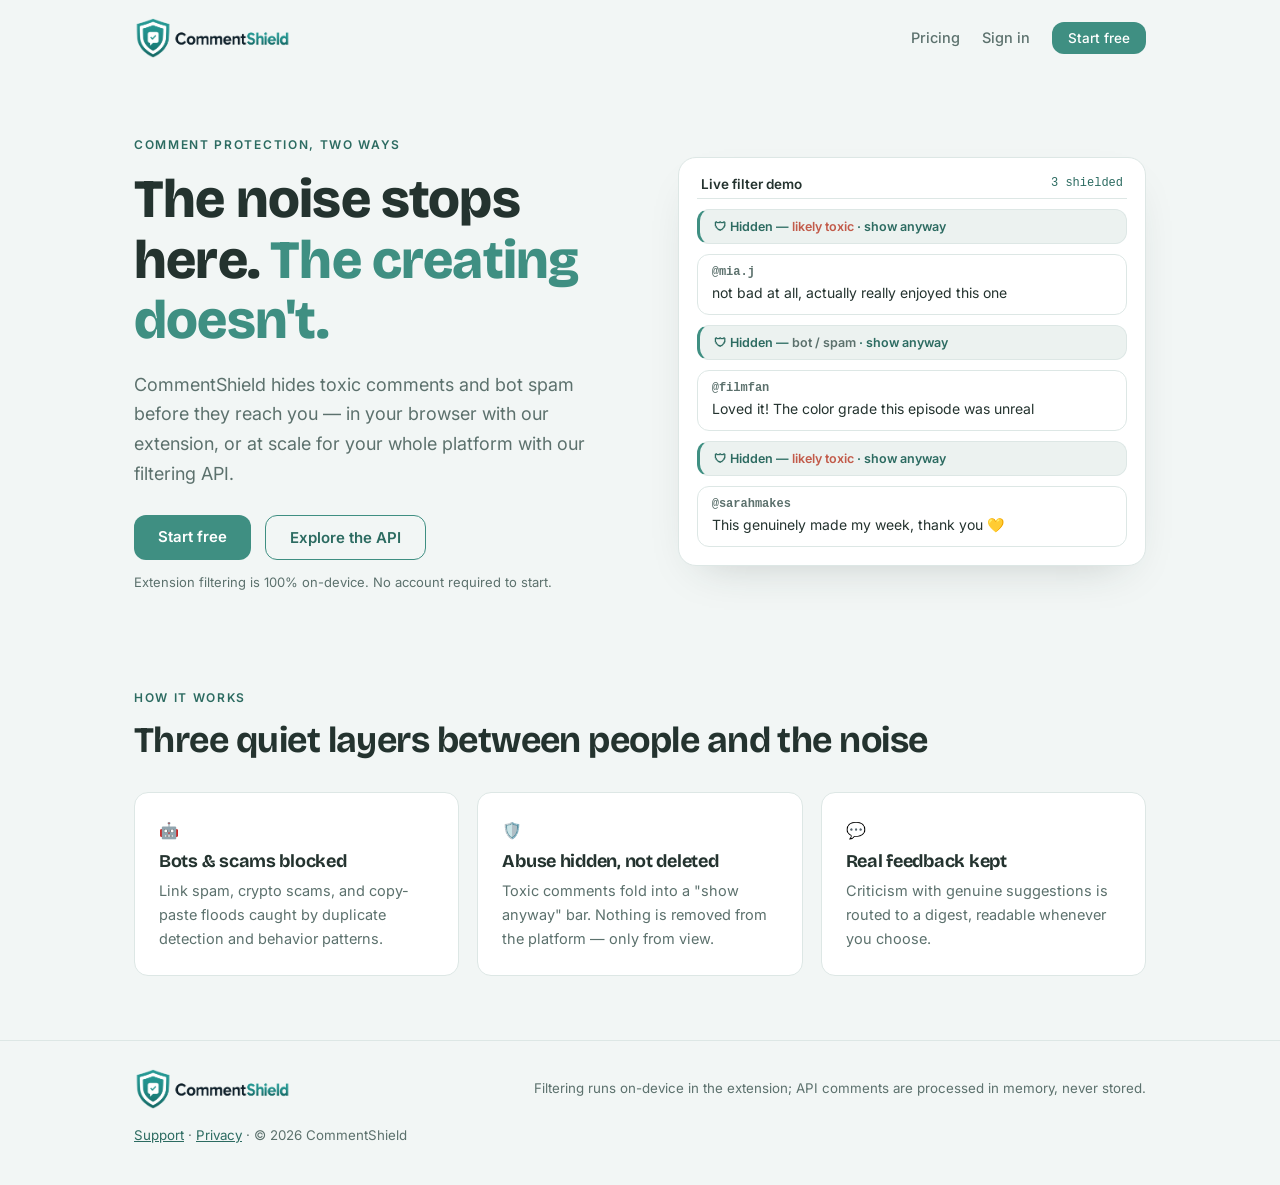
==== commit 54a2974b: "Update index.html" ====
--- a/index.html
+++ b/index.html
@@ -59,23 +59,6 @@
         <div class="tile"><div>&#128172;</div><h3>Real feedback kept</h3>
           <p>Criticism with genuine suggestions is routed to a digest, readable whenever you choose.</p></div>
       </div>
-    </div>
-  </section>
-
-  <section class="band-dark" id="apiBand">
-    <div class="wrap">
-      <span class="eyebrow">For platforms &amp; apps</span>
-      <h2 class="sec">One POST request to a calmer community</h2>
-      <p class="band-lede">The same engine, hosted. Send comments,
-      get verdicts — <b>pass</b>, <b>quarantine</b>,
-      <b>hide</b>, or <b>block</b> — with scores and reasons.</p>
-      <div class="code">curl https://api.commentshield.app/v1/classify \
-  -H <span class="s">"Authorization: Bearer $CS_KEY"</span> \
-  -d <span class="s">'{"comments":[{"id":"1","author":"anon9","text":"just quit already"}]}'</span>
-
-<span class="k">&rarr;</span> {"id":"1", "verdict":"hide", "toxicity":0.82, "bot":0.03,
-   "reasons":["toxic phrase","targeted at creator"]}</div>
-      <div style="margin-top:22px;"><a class="btn" onclick="go('signup')">Get an API key</a></div>
     </div>
   </section>
 </div>
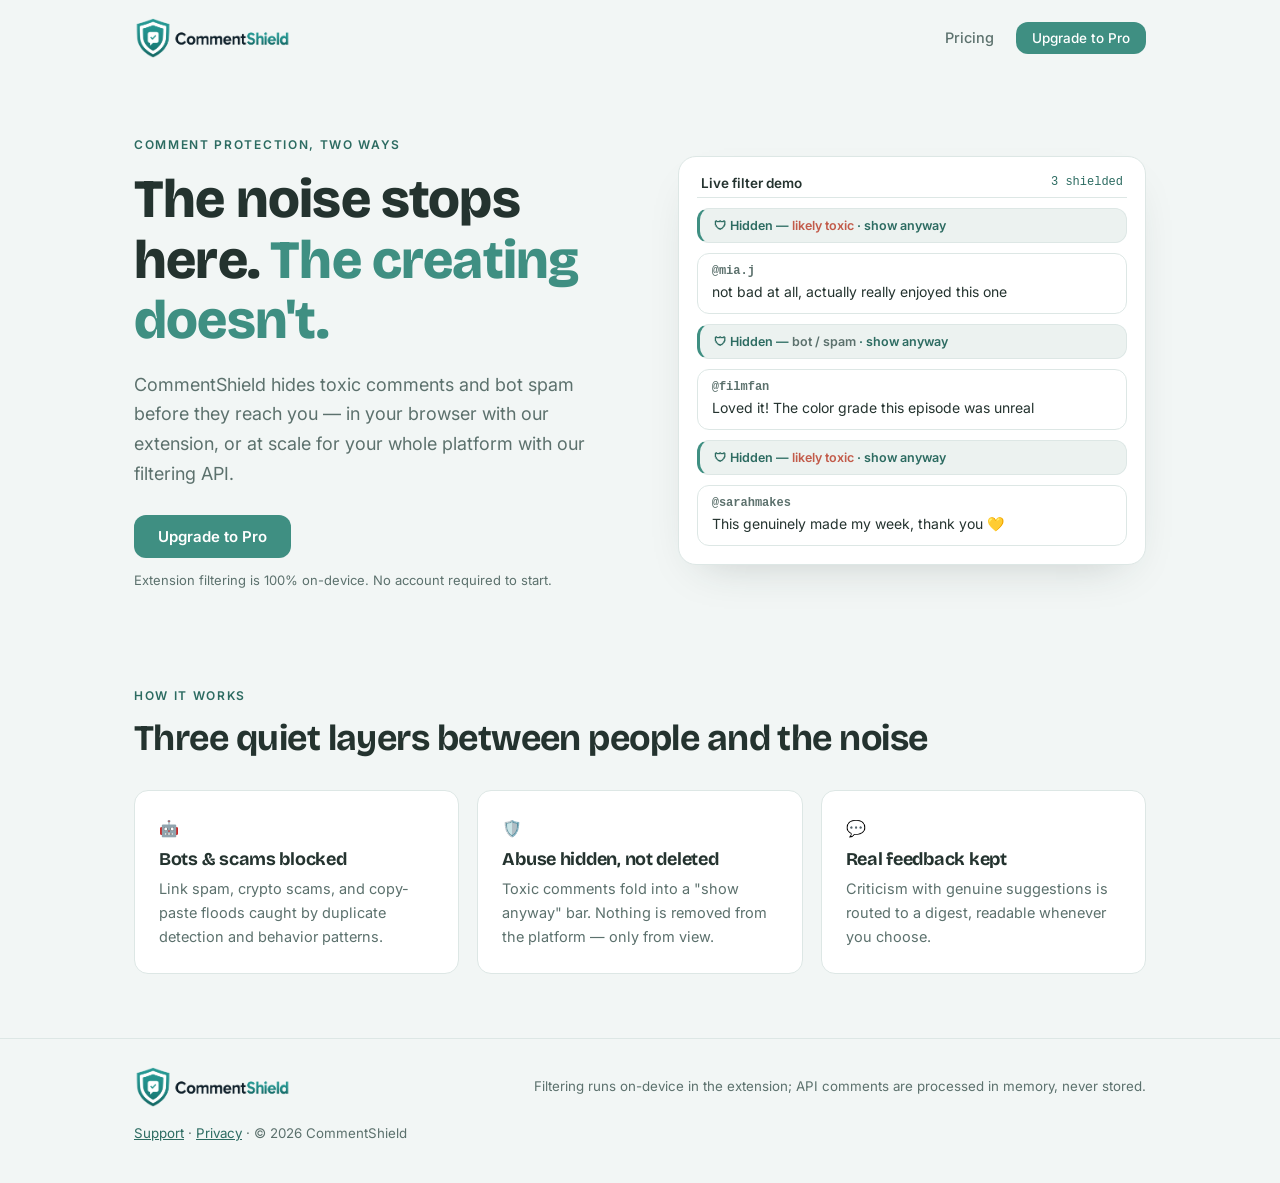
==== commit 7d6a4b6c: "update button links" ====
--- a/index.html
+++ b/index.html
@@ -32,8 +32,7 @@
         you — in your browser with our extension, or at scale for your whole platform
         with our filtering API.</p>
         <div class="ctas">
-          <a class="btn" onclick="go('signup')">Start free</a>
-          <a class="btn ghost" onclick="go('api')">Explore the API</a>
+          <a class="btn" onclick="go('pricing')">Upgrade to Pro</a>
         </div>
         <p class="sub">Extension filtering is 100% on-device. No account required to start.</p>
       </div>
@@ -440,8 +439,7 @@
     mk("Dashboard", () => go("app"));
     const b = mk("Sign out", doLogout, "btn sm"); b.style.color = "#fff";
   } else {
-    mk("Sign in", () => go("login"));
-    const b = mk("Start free", () => go("signup"), "btn sm"); b.style.color = "#fff";
+    const b = mk("Upgrade to Pro", () => go("pricing"), "btn sm"); b.style.color = "#fff";
   }
 }
 
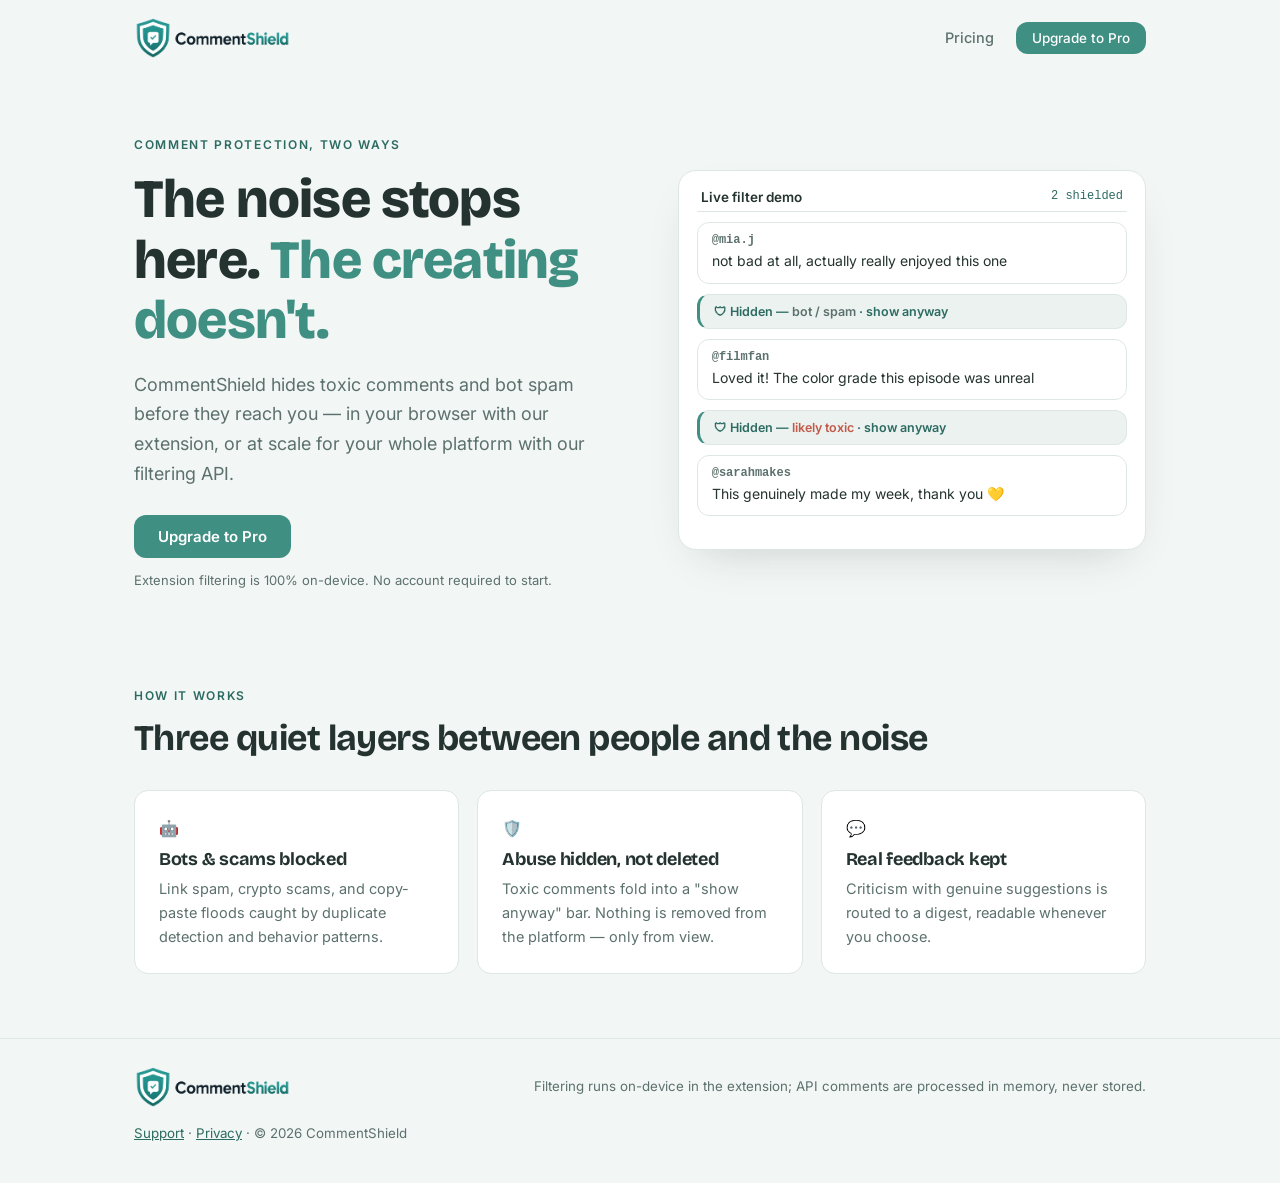
==== commit f997fd14: "Update index.html" ====
--- a/index.html
+++ b/index.html
@@ -600,14 +600,20 @@
    the extension unlocks the plan when the server reports it paid. Which plan
    was bought is read from Stripe's own product data, never from this page.
    Without an ID a payment couldn't be matched to anyone's browser, so the
-   buttons are only shown when one is present. The publishable key is designed
+   buttons are only shown when one is present. Publishable keys are designed
    to be public. */
 const CHECKOUT_BUTTONS = [
-  { slot: "proBuy",    buyButtonId: "buy_btn_1UGQgnIUlC6g6KmvyguazjyX" },
-  { slot: "studioBuy", buyButtonId: "buy_btn_1UGRQiIUlC6g6KmvnmzJUI9c" }
+  {
+    slot: "proBuy",
+    buyButtonId: "buy_btn_1UdKUD2KtRDlPytjWH1r626V",
+    publishableKey: "pk_live_51RiIkd2KtRDlPytjhC4pNzy5FrYoCKaUvzbfgbc6X5EUwo1WjQWwjCJ6y99vz8t8igXSrcahCYx2lHzL8JZO95dV00TJn0Ew2y"
+  },
+  {
+    slot: "studioBuy",
+    buyButtonId: "buy_btn_1UGRQiIUlC6g6KmvnmzJUI9c",
+    publishableKey: "pk_live_51TwmdwIUlC6g6KmvwsFPBO3y9dOJhM4Obbdy5tyQD69RKOh6pcpaGNwPaoyLZpFEKZcBcsCc7tEyevi8BCbBDzpW00PZ5oDzBt"
+  }
 ];
-const STRIPE_PUBLISHABLE_KEY =
-  "pk_live_51TwmdwIUlC6g6KmvwsFPBO3y9dOJhM4Obbdy5tyQD69RKOh6pcpaGNwPaoyLZpFEKZcBcsCc7tEyevi8BCbBDzpW00PZ5oDzBt";
 const INSTALL_RE = /^[0-9a-f]{8}-[0-9a-f]{4}-[0-9a-f]{4}-[0-9a-f]{4}-[0-9a-f]{12}$/;
 
 function initCheckout() {
@@ -628,10 +634,10 @@
 
   if (!INSTALL_RE.test(id)) return; // leave the "use the toolbar popup" hints
 
-  for (const { slot, buyButtonId } of CHECKOUT_BUTTONS) {
+  for (const { slot, buyButtonId, publishableKey } of CHECKOUT_BUTTONS) {
     const btn = document.createElement("stripe-buy-button");
     btn.setAttribute("buy-button-id", buyButtonId);
-    btn.setAttribute("publishable-key", STRIPE_PUBLISHABLE_KEY);
+    btn.setAttribute("publishable-key", publishableKey);
     btn.setAttribute("client-reference-id", id);
     document.getElementById(slot).replaceChildren(btn);
   }
